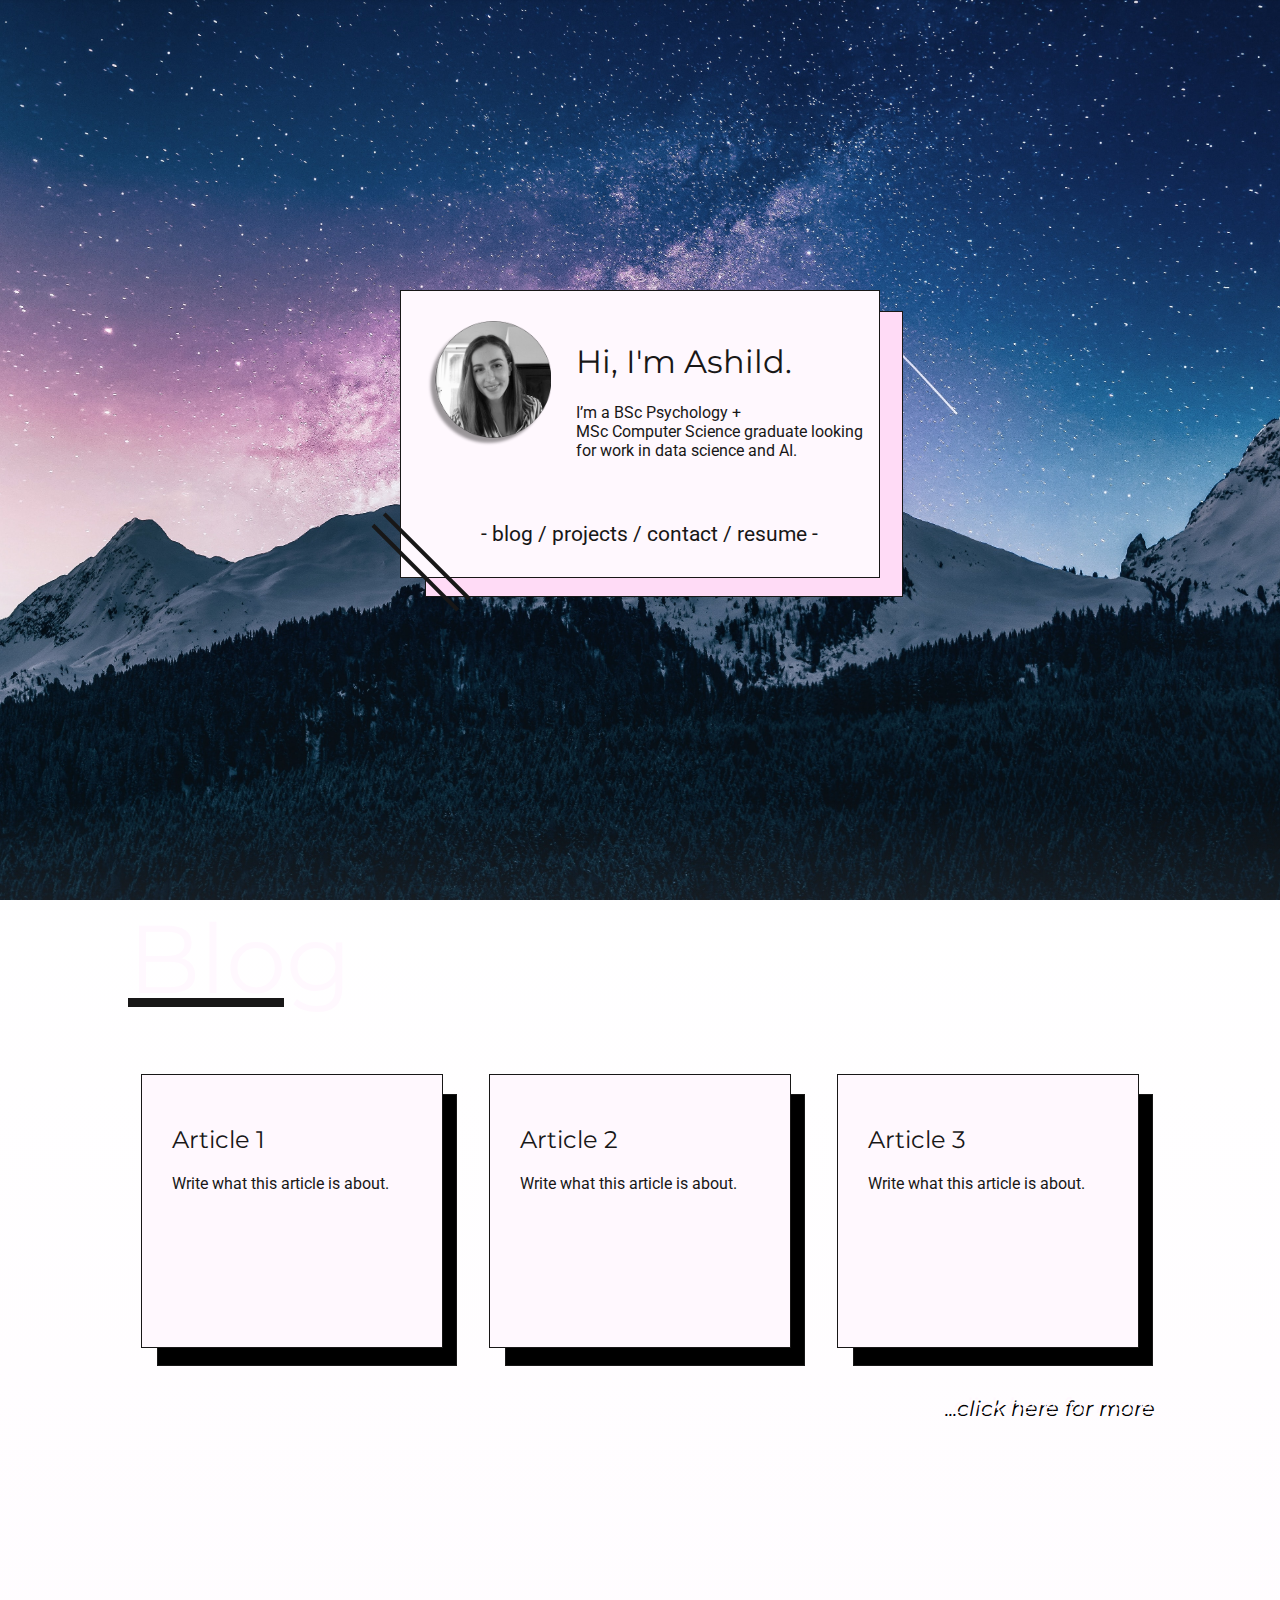
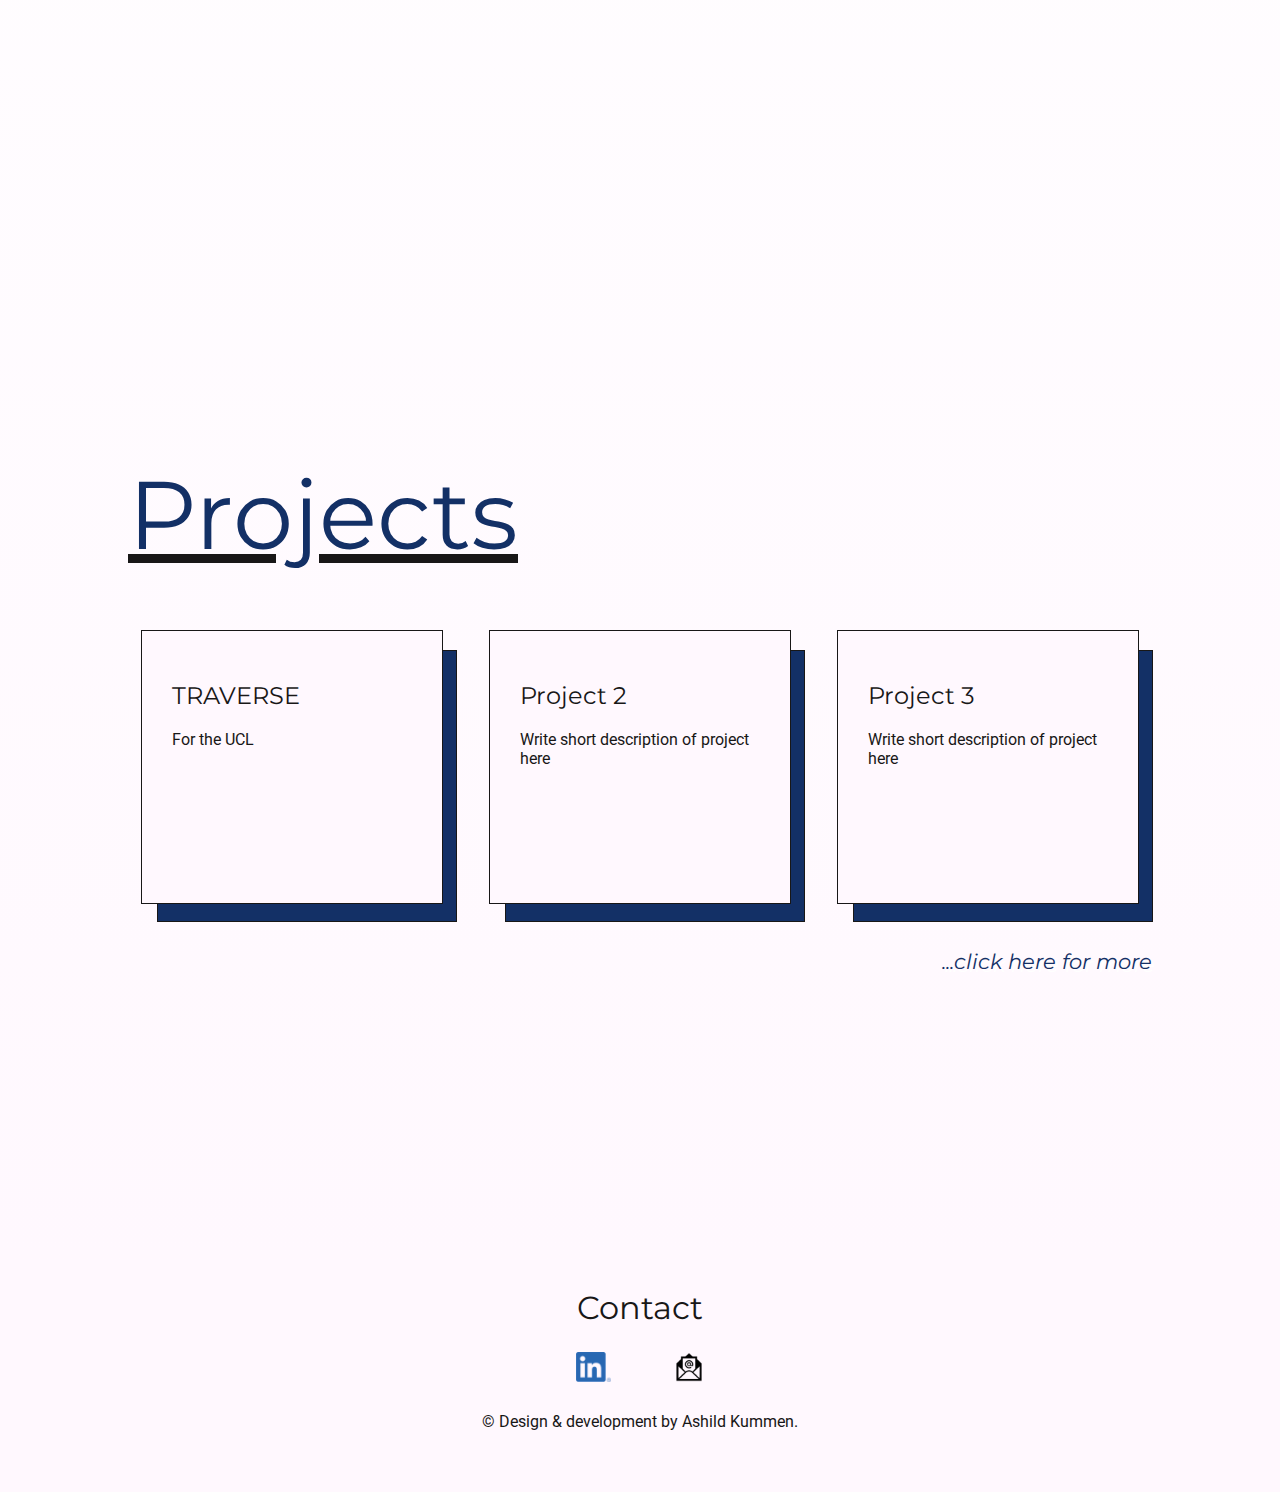
==== newindex.html @ 92ab5890 "Created temporary WIP page + changed background + added animations" ====
<!DOCTYPE html>
<html lang="en">
<head>
    <meta charset="UTF-8">
    <meta name="viewport" content="width=device-width, initial-scale=1.0">
    <title>Ashild Kummen</title>
    <link href="https://fonts.googleapis.com/css2?family=Montserrat:ital,wght@0,700;1,700&family=Roboto:ital,wght@0,300;0,700;1,300;1,700&display=swap" rel="stylesheet">    <link rel="stylesheet" type="text/css" href="styles/styles.css">
</head>
<body>
<main>
    <!-- ***********************  ABOUT / NAV  *********************** -->
    <header>
        <div class="box-container">
            <img src="images/profile.png" alt="picture of me">
            <div class = "header-item">
                <h1>Hi, I'm Ashild.</h1>
                <p>I’m a BSc Psychology + <br>MSc Computer Science graduate looking for work in data science and AI.</p>
            </div>
            <nav class = "header-item">
                <a href="#blog">- blog /</a>
                <a href="#projects"> projects /</a>
                <a href="#contact"> contact /</a>
                <a href="images/ashild_cv.pdf"> resume -</a>
            </nav>
            <div class="line-decor"></div>
        </div>
    </header>

    <!-- ***********************  BLOG  ************************ -->
    <section class="blog" id="blog">


        <section class="section-grid">
            <h1>Blog</h1>
            <div class="underline"></div>
            <!----- Article 1 ----->
            <section class="section-item box-container">
                <h2>Article 1</h2>
                <p>Write what this article is about.</p>
                <div class="line-decor"></div>
            </section>

            <!----- Article 2 ----->
            <section class="section-item box-container">
                <h2>Article 2</h2>
                <p>Write what this article is about.</p>
                <div class="line-decor"></div>
            </section>

             <!----- Article 3 ----->
            <section class="section-item box-container">
                <h2>Article 3</h2>
                <p>Write what this article is about.</p>
                <div class="line-decor"></div>
            </section>

            <a class="click-for-more" href=""><h3>...click here for more</h3></a>
        </section>
    </section>


    <!-- ***********************  PROJECTS  ************************ -->
    <section class="projects" id="projects">


        <section class="section-grid">
            <h1>Projects</h1>
            <div class="underline"></div>
            <!----- Project 1 ----->
            <section class="section-item box-container">
                <h2>TRAVERSE</h2>
                <p>For the UCL </p>
                <div class="line-decor"></div>
            </section>

            <!----- Project 2 ----->
            <section class="section-item box-container">
                <h2>Project 2</h2>
                <p>Write short description of project here</p>
            </section>

            <!----- Project 3 ----->
            <section class="section-item box-container">
                <h2>Project 3</h2>
                <p>Write short description of project here</p>
                <div class="line-decor"></div>
            </section>
            <a class="click-for-more" href=""><h3>...click here for more</h3></a>
        </section>
    </section>


    <!-- ***********************  CONTACT  ************************ -->
    <footer class="contact" id="contact">
        <h1>Contact</h1>
        <div class="contact-list">
            <a href="https://www.linkedin.com/in/ashildkummen/"><img src="images/linkedin.png" alt="LinkedIn"></a> <!-- LinkedIn -->
            <!--<a href=""><img src="images/github.png"></a> -->
            <a href="ashildkummen@gmail.com"><img src="images/email.png" alt="Email"></a> <!-- Email -->
        </div>
        <p>© Design & development by Ashild Kummen.</p>
    </footer>


</main>
</body>
</html>
---- styles/styles.css ----
/*
COLOR PALETTE
https://coolors.co/cfdbd5-e8eddf-f5cb5c-242423-333533 */
:root {
--darkblue: rgb(19,48,102);
--pinkwhite: rgb(255,248,254);
--mediumpink: rgb(255,219,246);
--black: rgb(24,23,23);
--darkpink: rgb(215,143,189);
}
/* fonts:
font-family: 'Montserrat', sans-serif;
font-family: 'Roboto', sans-serif;
*/

/* Global Styles
-----------------------------------*/

/* Adding box model fix */
html {
  box-sizing: border-box;
}
*, *:before, *:after {
  box-sizing: inherit;
}

/*** Change highlighting colour */
::selection {
    background-color: var(--mediumpink);
}



/* typography */
h1 {
    font: 2em 'Montserrat', bold; /* setting font */
}

h2 {
    font: 1.5em 'Montserrat', bold; /* setting font */
}

h3 {
    font: italic 1em 'Montserrat', bold cursive; /* setting font */
}

body {
    color: var(--black);
    font: 1em 'Roboto', Light, sans-serif; /** Font for body */
    margin: 0 0;
}


/* links */
a {
   color: var(--black);
   text-decoration: none;
}

a:hover {
    font-weight: bold;
    font-size: 1.1em;
}



html { /*setting background photo */
    background: url(../images/mountainbg.jpg) no-repeat center center fixed;
    -webkit-background-size: cover;
    -moz-background-size: cover;
    -o-background-size: cover;
    background-size: cover;
    background-attachment: fixed;
    scroll-behavior: smooth;
}

.box-container {
    position: relative;
    padding: 30px;
    background-color: var(--pinkwhite);
    border: 1px solid var(--black);
    margin: 4% 4%;
}

.box-container:before {
  content: " ";
  position: absolute;
  top: 7%;
  left: 5%;
  right: -5%;
  bottom: -7%;
  background-color: var(--mediumpink);
  border: 1px solid var(--black);
  z-index: -1;
}

.line-decor {
  border-left: 4px solid var(--black);
  border-right: 4px solid var(--black);
  position: relative;
  transform: rotate(-45deg);
}

.section-grid {
    margin: 0 10%;
    display: grid;
    grid-template-columns: repeat(3,1fr);
    grid-template-rows: 150px 300px 100px;
    gap: 2%;
}

.section-grid h1 {
    grid-row: 1;
    grid-column: 1/3;
}

.click-for-more {
    grid-row: 3;
    grid-column: 3;
    text-align: right;
    color: var(--pinkwhite);
    text-shadow: black 3px 3px;
    font-size: 1.3em;

}

.click-for-more:hover{
    font-size: 1.5em;
}

.section-item:hover {
    margin: 0% 0%;
}




/* Header
-----------------------------------*/
header {
    min-height:800px;
}

header .box-container {
    position: absolute;
    top: 50%;
    left: 50%;
    width:30em;
    height: 18em;
    margin-top: -10em;
    margin-left: -15em;
    display: grid;
    grid-gap: 20px;
    grid-template-columns: 30% 70%;
    grid-template-rows: 80% 20%;
}

header .box-container img{
    width: 100%;
    margin-right: 12px;
    margin-left: -5px;
    grid-column: 1;
    grid-row: 1;
}

header .box-container h1, p {
    grid-column: 2;
    grid-row: 1;
}

header .box-container nav {
    grid-column: 1/3;
    grid-row: 2;
    text-align: center;
    font-size: 130%;
}

header .line-decor {
  height: 120px;
  width:20px;
  left: -20px;
  top: -85px;
}

/* Blog
-----------------------------------*/

.blog {
    min-height: 1000px;
    padding-top: 100px;
    margin: 0 0;
    background: linear-gradient(to top, rgba(255,248,254,0.5), rgba(255,248,254,0));
    position: relative;
    width: 100%;
    height: 100%;
    z-index: 0;
}


.blog h1 {
    font-size:6em;
    color: var(--pinkwhite);
    text-decoration: underline solid var(--black);
    grid-row: 1;
    grid-column: 1/3;
    top: 0;
    margin-block-start: 0;
}





.blog .box-container:before {
    background-color: black;
}



/* Projects
-----------------------------------*/
.projects {
    min-height:800px;
    padding: 20% 0;
    background: linear-gradient(to top, rgba(255,248,254,1), rgba(255,248,254,0.5));
    position: relative;
    width: 100%;
    height: 100%;
    z-index: 0;
}
.projects h1 {
    font-size:6em;
    color: var(--darkblue);
    text-decoration: underline solid var(--black);
    grid-row: 1;
    grid-column: 1/3;
    top: 0;
    margin-block-start: 0;
}


.projects-item:first-child .line-decor {
  height: 120px;
  width:15px;
  left: -7.5%;
  top: 30%;
}


.projects-item:last-child .line-decor {
  height: 110px;
  width:15px;
  left: 100%;
  top: -55%;
}



.projects .box-container:before {
    background-color: var(--darkblue);
}


.projects-item:hover {
    margin: 0% 0%;
}

.projects h3 {
    color: var(--darkblue);
    text-shadow: white 3px 3px;
}


/* Contact
-----------------------------------*/
.contact  {
    height:230px;
    background-color: var(--pinkwhite);
    text-align: center;

}

.contact h1{
    padding-top: 2%;
        margin-block-start: 0;
}

.contact img{
    height:30px;
}

.contact-list {
    width:10%;
    margin: 2% auto;
    display: flex;
    justify-content: space-between;
    align-items: top;
}


.contact-list a:hover img {
    height:40px;
    margin-left:-2px;
    margin-top:-10px;
}



/* Media styles
-----------------------------------*/

/* 1150px and smaller */
@media screen and (max-width: 1100px) {
    .projects {
        margin: 0 4%;
    }

    .blog {
        margin: 0 4%;
    }
}

@media screen and (max-width: 900px) {
    .projects-grid {
        grid-template-columns: repeat(1,1fr);
        grid-template-rows: repeat(3,1fr);
        min-height: 100px;
    }
    .blog-grid {
        grid-template-columns: repeat(1,1fr);
        grid-template-rows: repeat(2,1fr);
        min-height: 100px;
    }
}

@media screen and (max-width: 500px) {

    body {
        font-size: 0.6em;
    }

    header {
        min-height: 460px;
    }

    header .box-container {
        margin-left: -40%;
        margin-top: -50%;
        width: 80%;
        height: 50%;
        display: block-inline;
     }

     .blog h1 {
        text-align: center;
        margin: 5% 0;
     }

     .projects h1 {
        text-align: center;
        margin: 5% 0;
     }

     .contact {
        margin-top: 20%;
        height:150px;
     }

     .contact .contact-list {
        margin: 0 40%;
     }


}
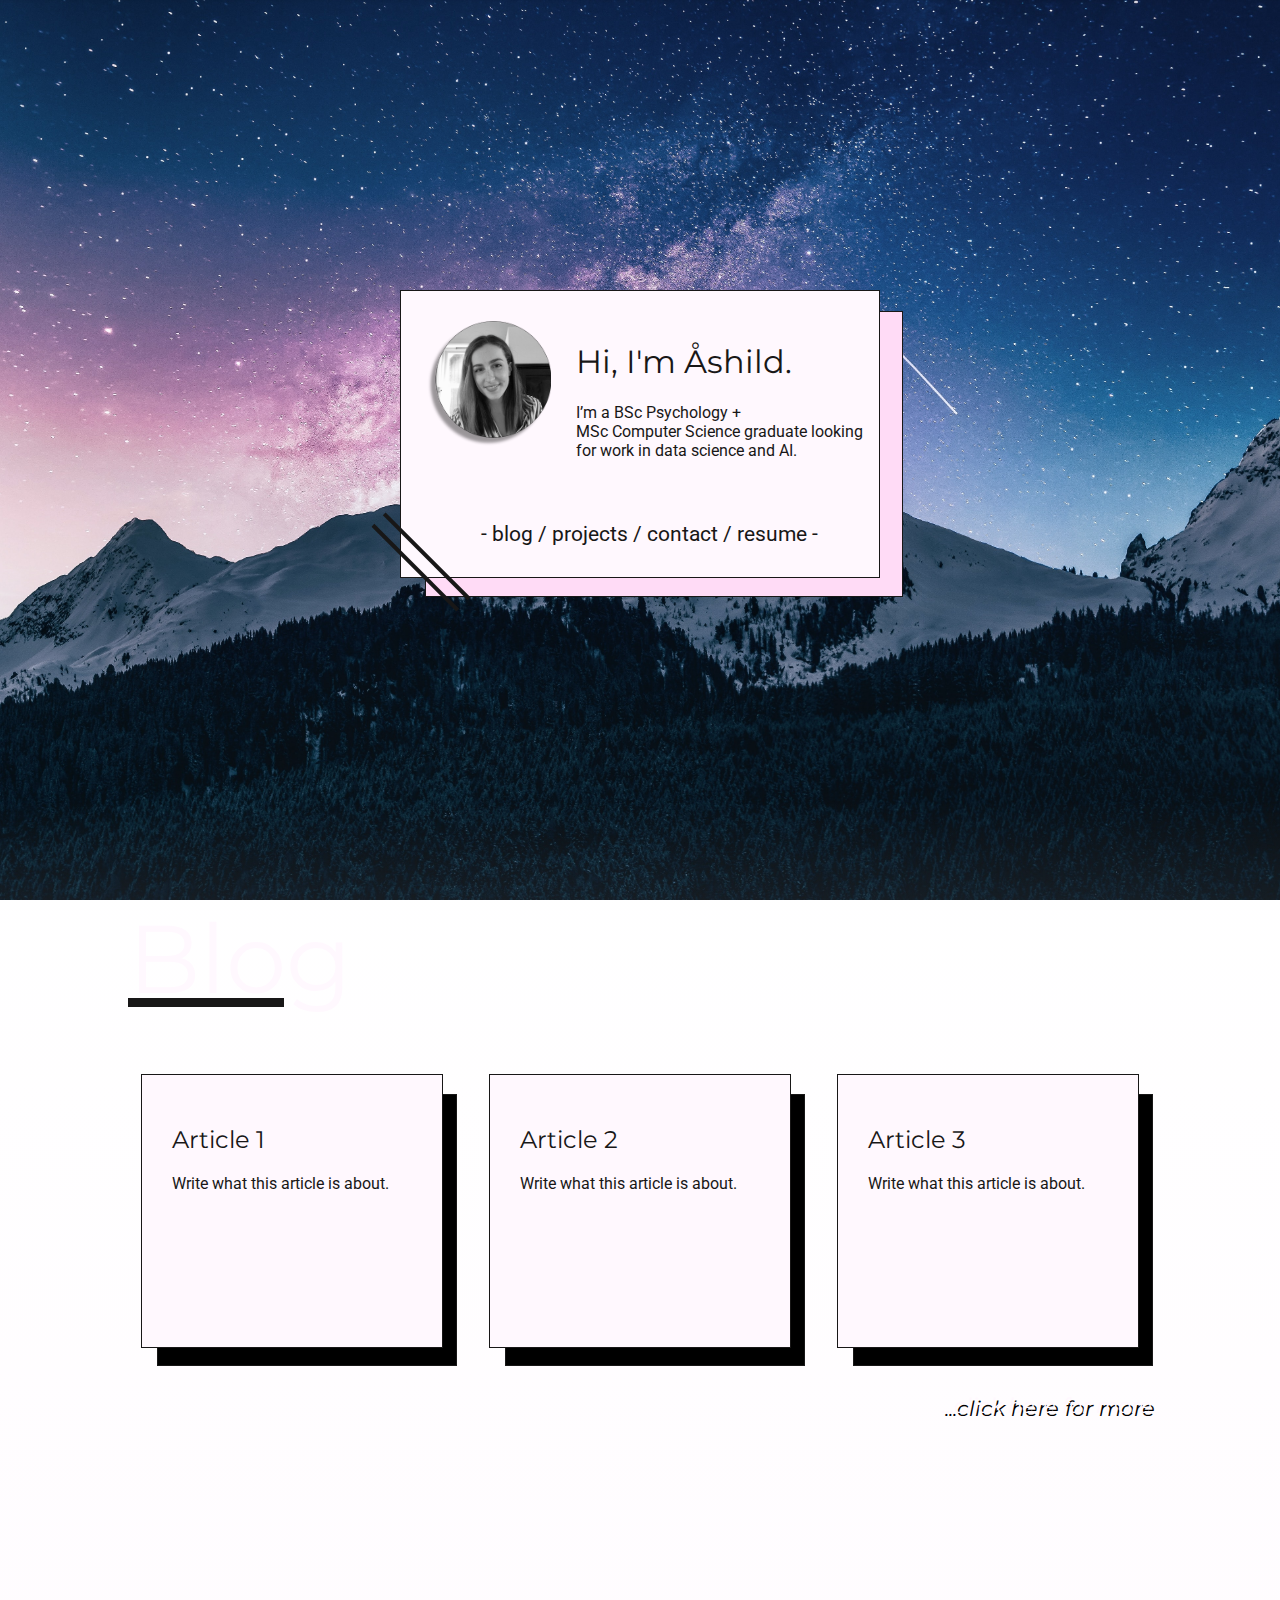
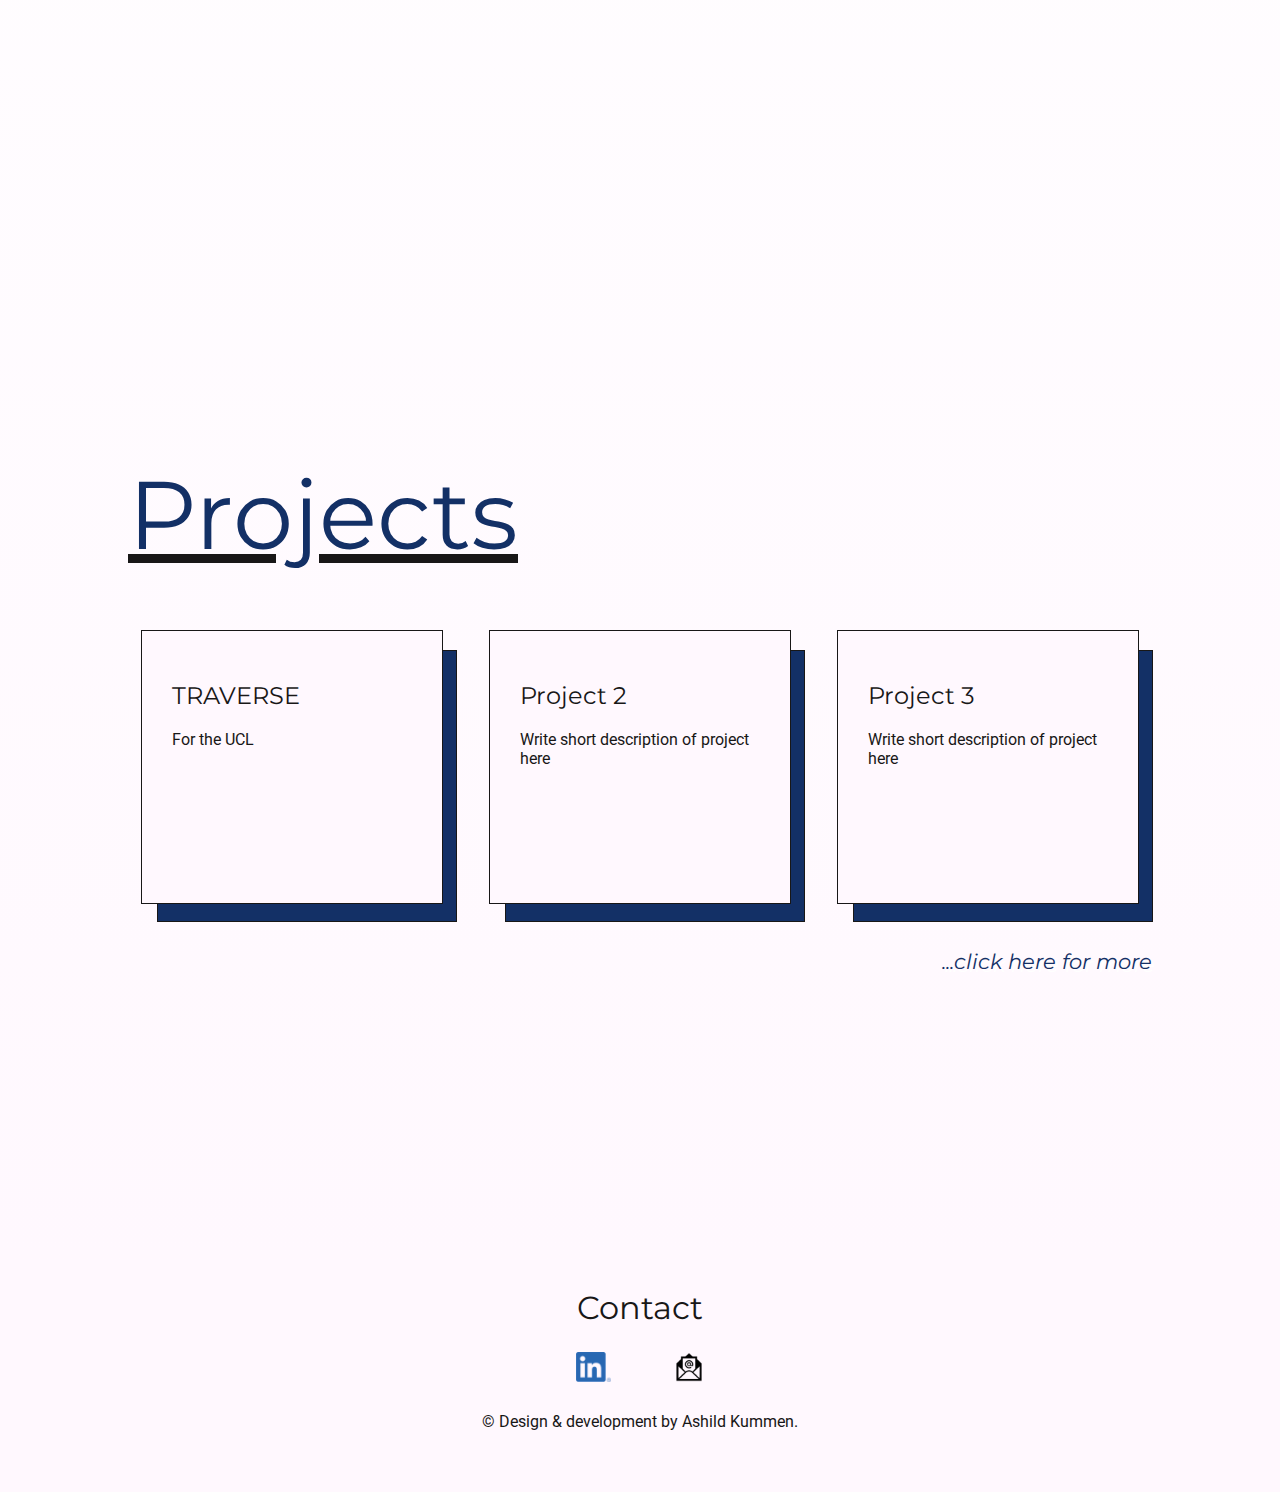
==== commit 5fcde168: "changed to 'Å'shild" ====
--- a/newindex.html
+++ b/newindex.html
@@ -13,7 +13,7 @@
         <div class="box-container">
             <img src="images/profile.png" alt="picture of me">
             <div class = "header-item">
-                <h1>Hi, I'm Ashild.</h1>
+                <h1>Hi, I'm Åshild.</h1>
                 <p>I’m a BSc Psychology + <br>MSc Computer Science graduate looking for work in data science and AI.</p>
             </div>
             <nav class = "header-item">
--- a/styles/styles.css
+++ b/styles/styles.css
@@ -28,6 +28,16 @@
 ::selection {
     background-color: var(--mediumpink);
 }
+
+/*** Disable so that some images cant be highlighted ***/
+img {
+    user-select: none; /* supported by Chrome and Opera */
+   -webkit-user-select: none; /* Safari */
+   -khtml-user-select: none; /* Konqueror HTML */
+   -moz-user-select: none; /* Firefox */
+   -ms-user-select: none; /* Internet Explorer/Edge */
+}
+
 
 
 
@@ -336,7 +346,7 @@
 @media screen and (max-width: 500px) {
 
     body {
-        font-size: 0.6em;
+        font-size: 0.8em;
     }
 
     header {
@@ -345,10 +355,14 @@
 
     header .box-container {
         margin-left: -40%;
-        margin-top: -50%;
+        margin-top: -40%;
         width: 80%;
-        height: 50%;
+        height: 35%;
         display: block-inline;
+     }
+
+     h1 {
+        font-size: 1.4em;
      }
 
      .blog h1 {
@@ -363,7 +377,7 @@
 
      .contact {
         margin-top: 20%;
-        height:150px;
+
      }
 
      .contact .contact-list {
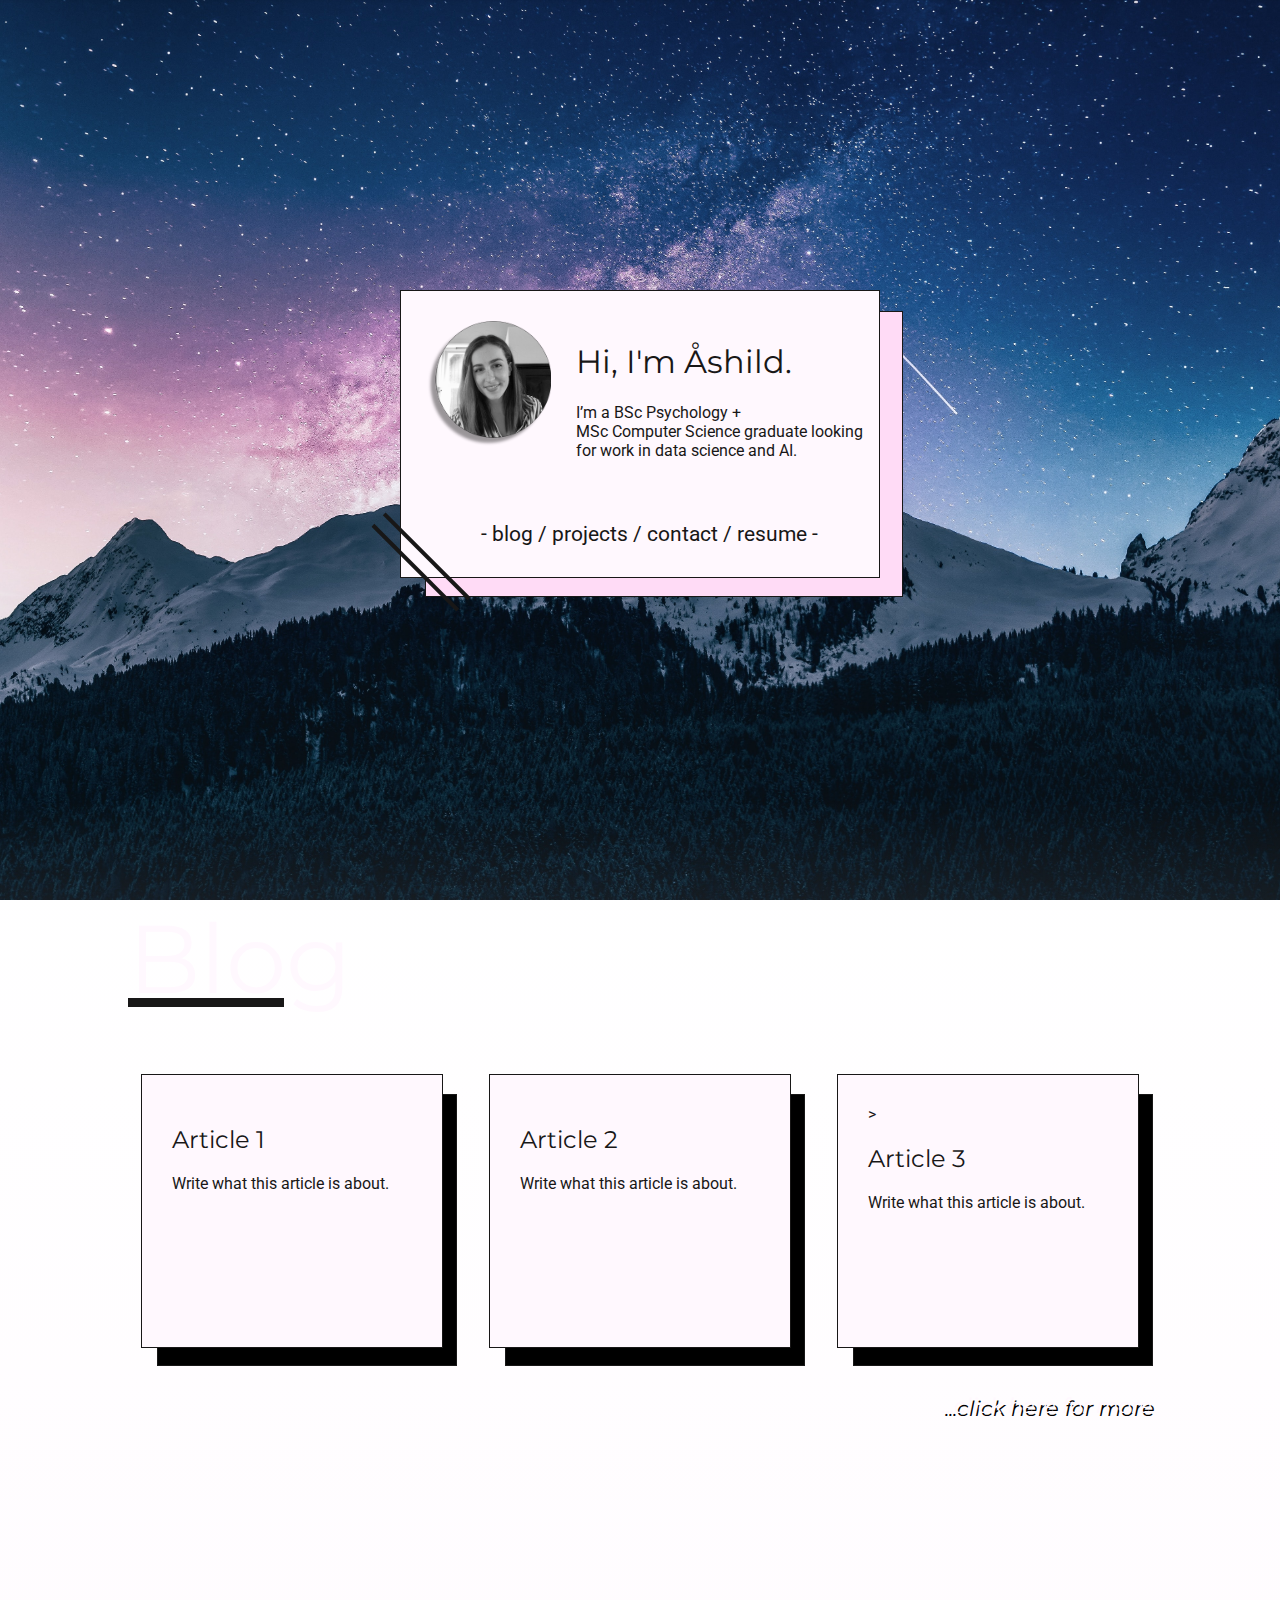
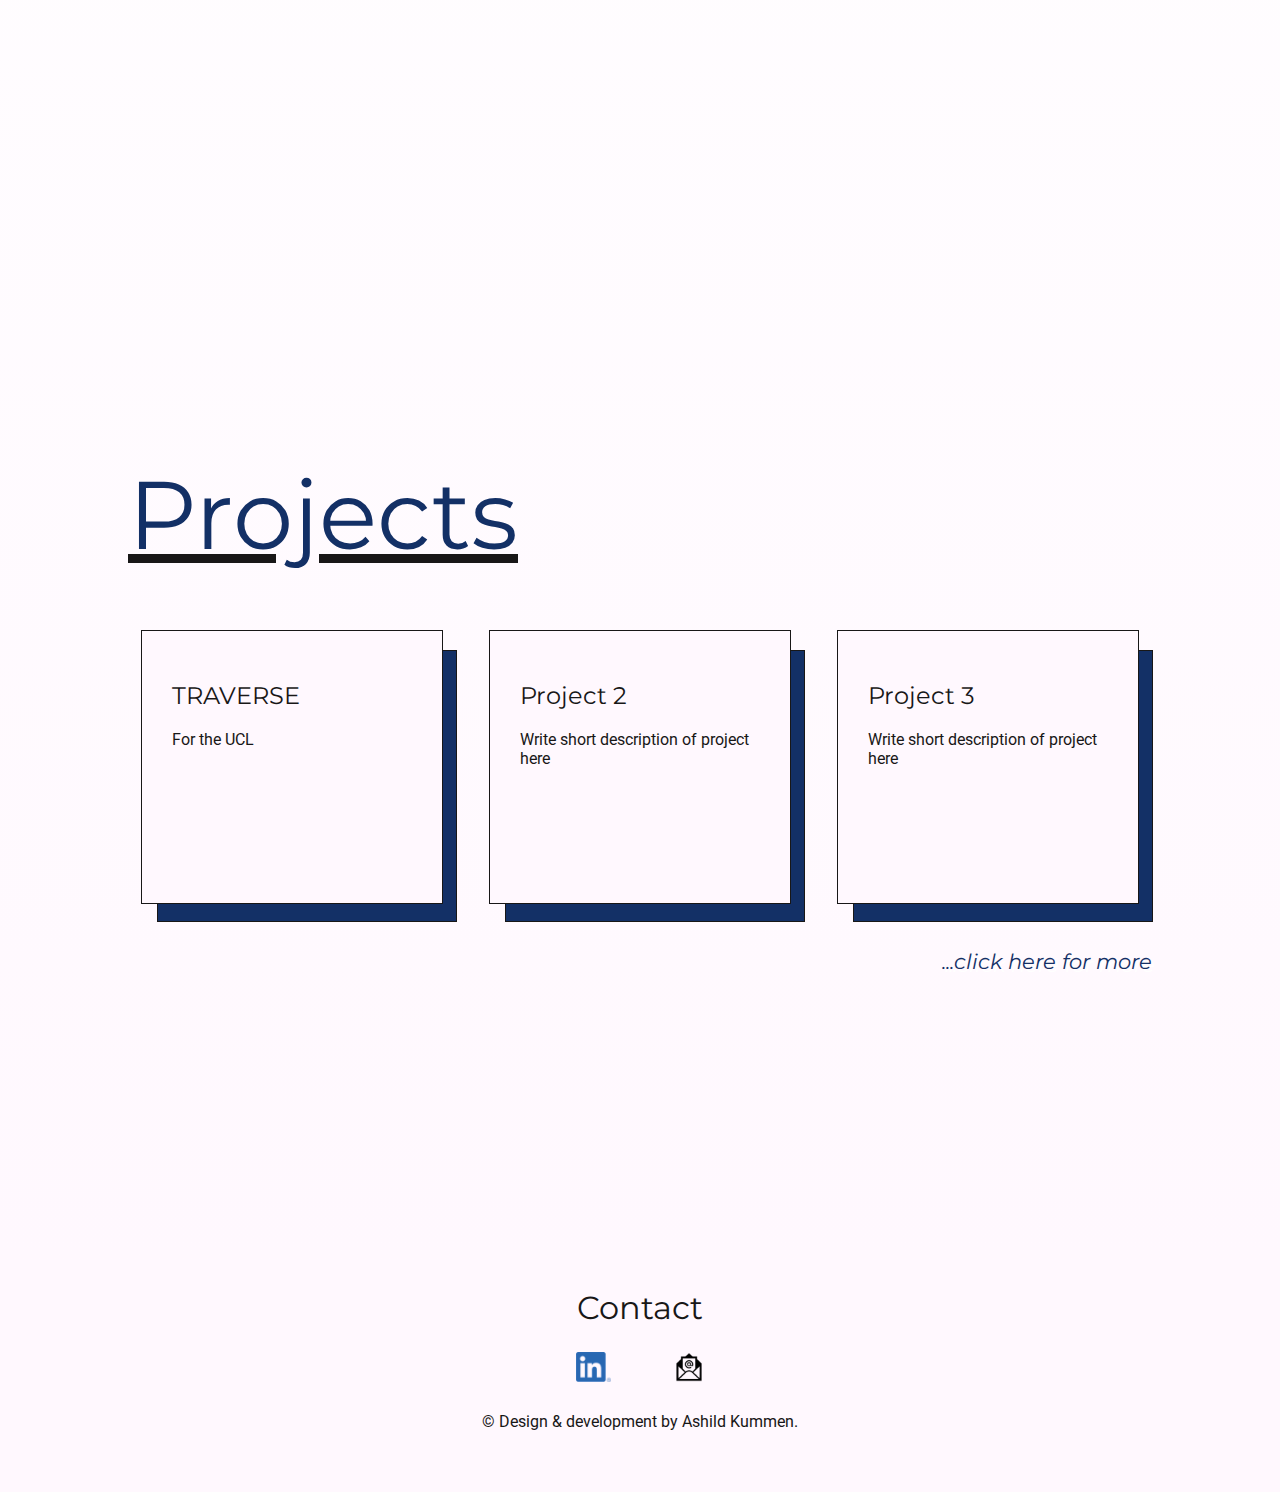
==== commit 1969fa85: "Updates" ====
--- a/newindex.html
+++ b/newindex.html
@@ -4,7 +4,8 @@
     <meta charset="UTF-8">
     <meta name="viewport" content="width=device-width, initial-scale=1.0">
     <title>Ashild Kummen</title>
-    <link href="https://fonts.googleapis.com/css2?family=Montserrat:ital,wght@0,700;1,700&family=Roboto:ital,wght@0,300;0,700;1,300;1,700&display=swap" rel="stylesheet">    <link rel="stylesheet" type="text/css" href="styles/styles.css">
+    <link href="https://fonts.googleapis.com/css2?family=Montserrat:ital,wght@0,700;1,700&family=Roboto:ital,wght@0,300;0,700;1,300;1,700&display=swap" rel="stylesheet">
+    <link rel="stylesheet" type="text/css" href="styles/styles.css">
 </head>
 <body>
 <main>
@@ -34,27 +35,24 @@
             <h1>Blog</h1>
             <div class="underline"></div>
             <!----- Article 1 ----->
-            <section class="section-item box-container">
+            <a class="section-item box-container" href="blog/article1/index.html">
                 <h2>Article 1</h2>
                 <p>Write what this article is about.</p>
-                <div class="line-decor"></div>
-            </section>
+            </a>
 
             <!----- Article 2 ----->
-            <section class="section-item box-container">
+            <a class="section-item box-container" href="blog/article2/index.html">
                 <h2>Article 2</h2>
                 <p>Write what this article is about.</p>
-                <div class="line-decor"></div>
-            </section>
+            </a>
 
              <!----- Article 3 ----->
-            <section class="section-item box-container">
+            <a class="section-item box-container"  href="blog/article3/index.html">>
                 <h2>Article 3</h2>
                 <p>Write what this article is about.</p>
-                <div class="line-decor"></div>
-            </section>
+            </a>
 
-            <a class="click-for-more" href=""><h3>...click here for more</h3></a>
+            <a class="click-for-more" href="blog/index.html"><h3>...click here for more</h3></a>
         </section>
     </section>
 
